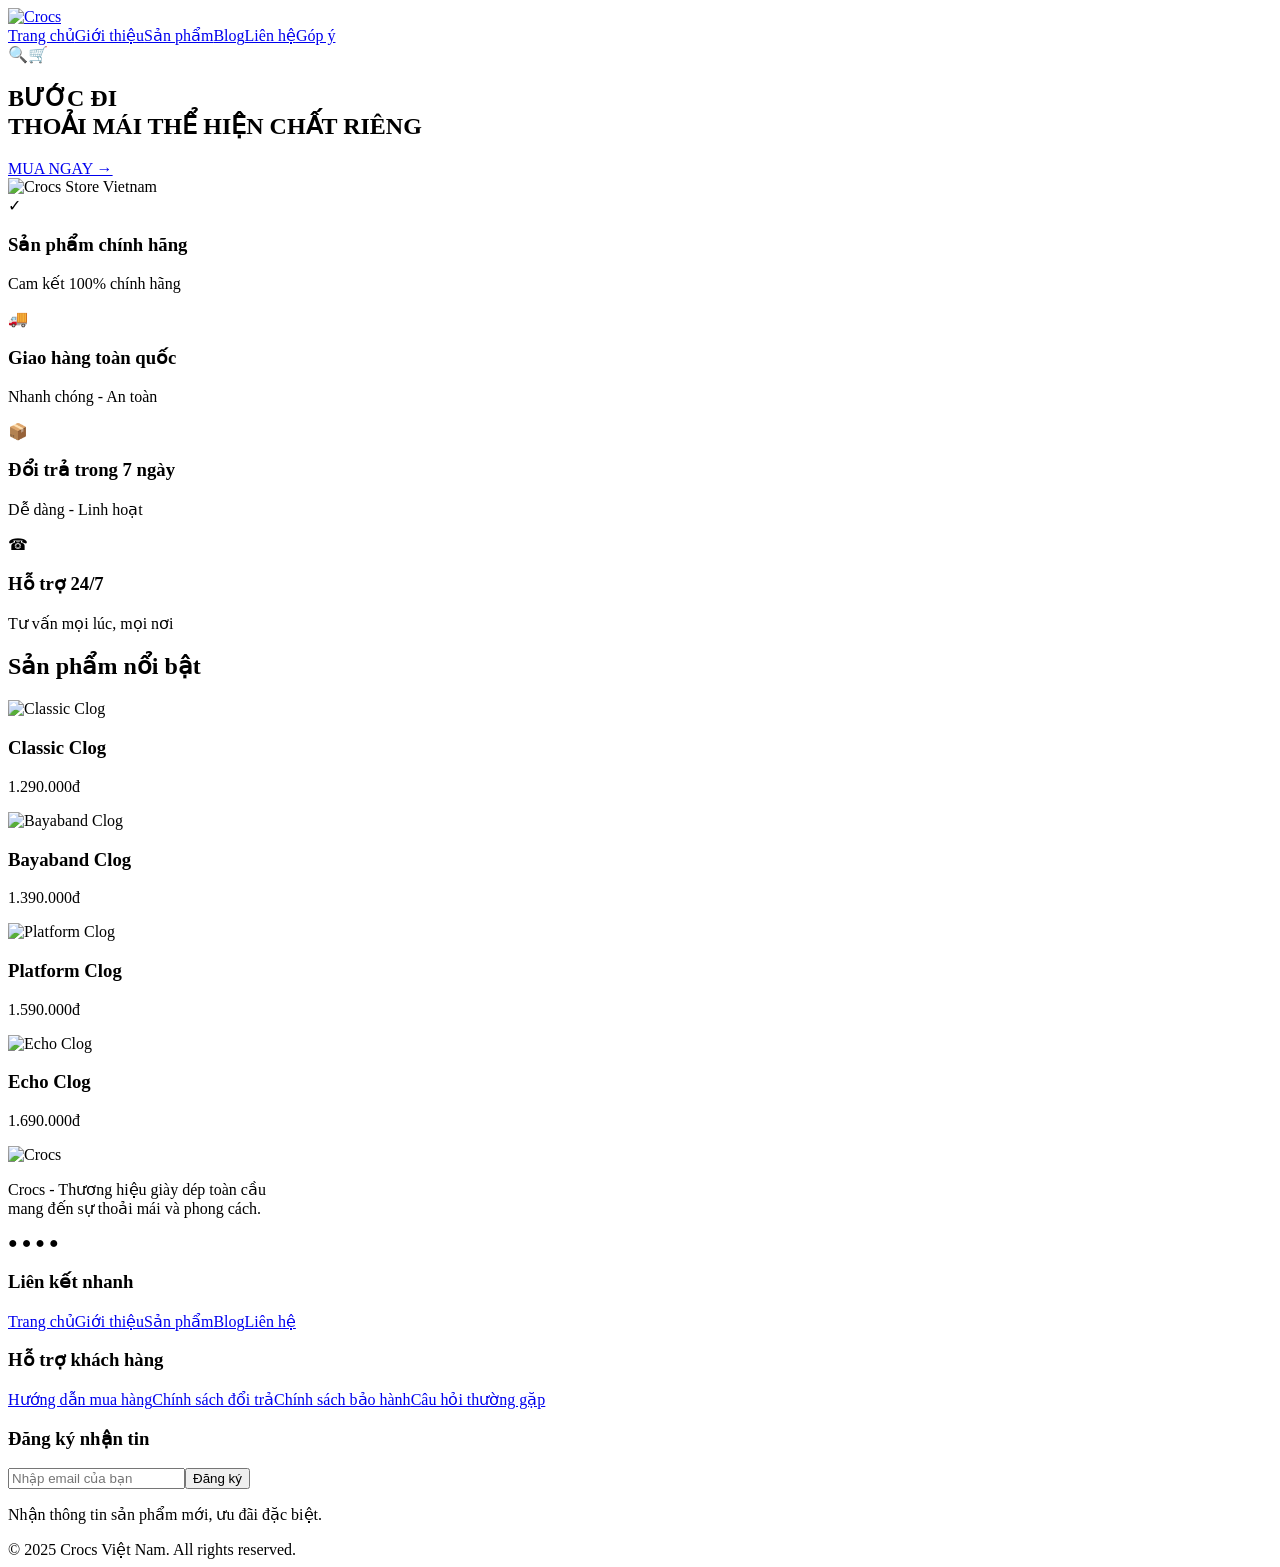
==== index.html @ 90a224be "Add files via upload" ====
<!DOCTYPE html>
<html lang="vi">
<head>
<meta charset="utf-8"/>
<meta content="width=device-width, initial-scale=1.0" name="viewport"/>
<title>Crocs Store Vietnam</title>
<link href="css/style.css" rel="stylesheet"/>
</head>
<body>
<header class="main-header">
<div class="logo"><a href="index.html"><img alt="Crocs" loading="eager" src="images/logo.png"/></a></div>
<nav>
<a class="active" href="index.html">Trang chủ</a><a href="gioi-thieu.html">Giới thiệu</a><a href="san-pham.html">Sản phẩm</a><a href="blog.html">Blog</a><a href="lien-he.html">Liên hệ</a><a href="gop-y.html">Góp ý</a>
</nav>
<div class="header-icon"><span>🔍</span><span>🛒</span></div>
</header>
<main>
<section class="hero">
<div class="hero-text"><h1>BƯỚC ĐI<br/>THOẢI MÁI <span>THỂ HIỆN CHẤT RIÊNG</span></h1><a class="btn" href="san-pham.html">MUA NGAY →</a></div>
<div class="hero-image"><img alt="Crocs Store Vietnam" loading="lazy" src="images/banner.jpg"/></div>
</section>
<section class="commit">
<div class="commit-box"><div class="commit-icon">✓</div><div><h3>Sản phẩm chính hãng</h3><p>Cam kết 100% chính hãng</p></div></div>
<div class="commit-box"><div class="commit-icon">🚚</div><div><h3>Giao hàng toàn quốc</h3><p>Nhanh chóng - An toàn</p></div></div>
<div class="commit-box"><div class="commit-icon">📦</div><div><h3>Đổi trả trong 7 ngày</h3><p>Dễ dàng - Linh hoạt</p></div></div>
<div class="commit-box"><div class="commit-icon">☎</div><div><h3>Hỗ trợ 24/7</h3><p>Tư vấn mọi lúc, mọi nơi</p></div></div>
</section>
<section class="container">
<h2 class="title">Sản phẩm nổi bật</h2>
<div class="products">
<div class="card"><img alt="Classic Clog" loading="lazy" src="images/crocs1.jpg"/><h3>Classic Clog</h3><p>1.290.000đ</p></div>
<div class="card"><img alt="Bayaband Clog" loading="lazy" src="images/crocs2.jpg"/><h3>Bayaband Clog</h3><p>1.390.000đ</p></div>
<div class="card"><img alt="Platform Clog" loading="lazy" src="images/crocs3.jpg"/><h3>Platform Clog</h3><p>1.590.000đ</p></div>
<div class="card"><img alt="Echo Clog" loading="lazy" src="images/crocs4.jpg"/><h3>Echo Clog</h3><p>1.690.000đ</p></div>
</div>
</section>
</main>
<footer class="footer">
<div><img alt="Crocs" class="footer-logo" loading="lazy" src="images/logo-white.png"/><p>Crocs - Thương hiệu giày dép toàn cầu<br/>mang đến sự thoải mái và phong cách.</p><div class="social">● ● ● ●</div></div>
<div><h3>Liên kết nhanh</h3><a href="index.html">Trang chủ</a><a href="gioi-thieu.html">Giới thiệu</a><a href="san-pham.html">Sản phẩm</a><a href="blog.html">Blog</a><a href="lien-he.html">Liên hệ</a></div>
<div><h3>Hỗ trợ khách hàng</h3><a href="lien-he.html">Hướng dẫn mua hàng</a><a href="lien-he.html">Chính sách đổi trả</a><a href="lien-he.html">Chính sách bảo hành</a><a href="lien-he.html">Câu hỏi thường gặp</a></div>
<div><h3>Đăng ký nhận tin</h3><form action="#" class="newsletter-form"><div class="subscribe"><input aria-label="Email đăng ký nhận tin" placeholder="Nhập email của bạn" required="" type="email"/><button type="submit">Đăng ký</button></div></form><p>Nhận thông tin sản phẩm mới, ưu đãi đặc biệt.</p></div>
</footer>
<div class="copyright">© 2025 Crocs Việt Nam. All rights reserved.</div>
<script defer="" src="js/main.js"></script></body>
</html>
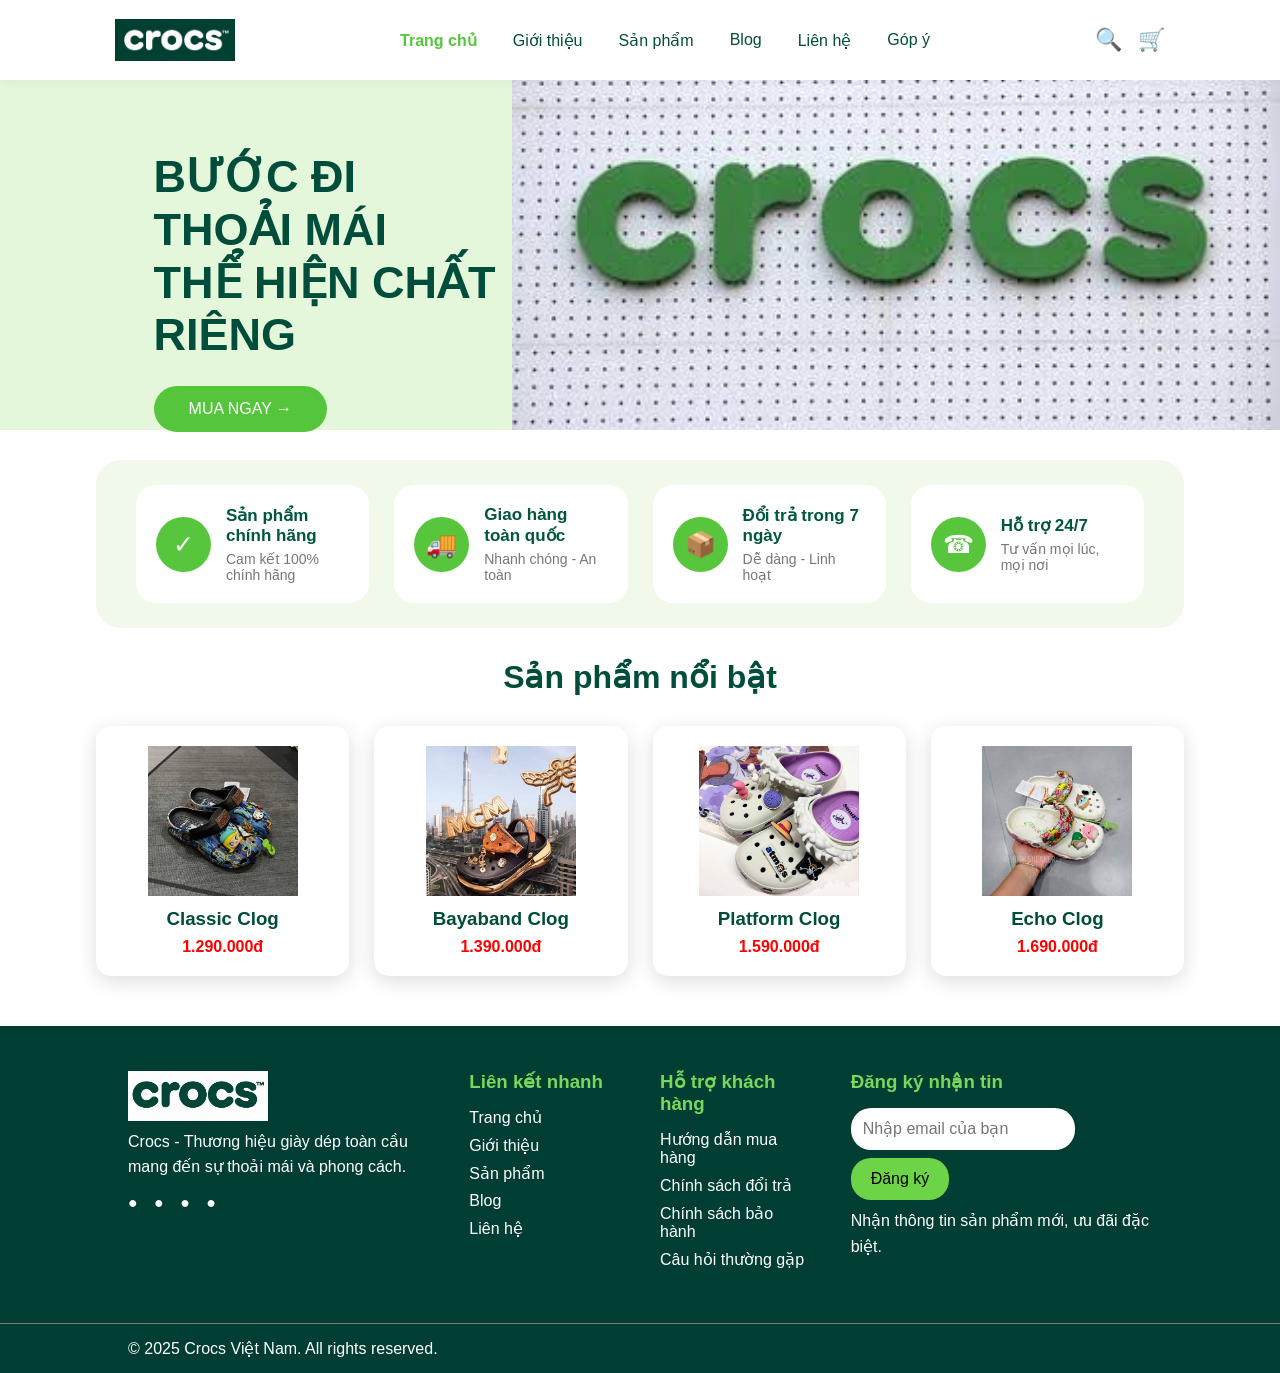
==== commit 7d1373d5: "Update index.html" ====
--- a/index.html
+++ b/index.html
@@ -4,11 +4,11 @@
 <meta charset="utf-8"/>
 <meta content="width=device-width, initial-scale=1.0" name="viewport"/>
 <title>Crocs Store Vietnam</title>
-<link href="css/style.css" rel="stylesheet"/>
+<link href="style.css" rel="stylesheet"/>
 </head>
 <body>
 <header class="main-header">
-<div class="logo"><a href="index.html"><img alt="Crocs" loading="eager" src="images/logo.png"/></a></div>
+<div class="logo"><a href="index.html"><img alt="Crocs" loading="eager" src="logo.png"/></a></div>
 <nav>
 <a class="active" href="index.html">Trang chủ</a><a href="gioi-thieu.html">Giới thiệu</a><a href="san-pham.html">Sản phẩm</a><a href="blog.html">Blog</a><a href="lien-he.html">Liên hệ</a><a href="gop-y.html">Góp ý</a>
 </nav>
@@ -17,7 +17,7 @@
 <main>
 <section class="hero">
 <div class="hero-text"><h1>BƯỚC ĐI<br/>THOẢI MÁI <span>THỂ HIỆN CHẤT RIÊNG</span></h1><a class="btn" href="san-pham.html">MUA NGAY →</a></div>
-<div class="hero-image"><img alt="Crocs Store Vietnam" loading="lazy" src="images/banner.jpg"/></div>
+<div class="hero-image"><img alt="Crocs Store Vietnam" loading="lazy" src="banner.jpg"/></div>
 </section>
 <section class="commit">
 <div class="commit-box"><div class="commit-icon">✓</div><div><h3>Sản phẩm chính hãng</h3><p>Cam kết 100% chính hãng</p></div></div>
@@ -28,19 +28,19 @@
 <section class="container">
 <h2 class="title">Sản phẩm nổi bật</h2>
 <div class="products">
-<div class="card"><img alt="Classic Clog" loading="lazy" src="images/crocs1.jpg"/><h3>Classic Clog</h3><p>1.290.000đ</p></div>
-<div class="card"><img alt="Bayaband Clog" loading="lazy" src="images/crocs2.jpg"/><h3>Bayaband Clog</h3><p>1.390.000đ</p></div>
-<div class="card"><img alt="Platform Clog" loading="lazy" src="images/crocs3.jpg"/><h3>Platform Clog</h3><p>1.590.000đ</p></div>
-<div class="card"><img alt="Echo Clog" loading="lazy" src="images/crocs4.jpg"/><h3>Echo Clog</h3><p>1.690.000đ</p></div>
+<div class="card"><img alt="Classic Clog" loading="lazy" src="crocs1.jpg"/><h3>Classic Clog</h3><p>1.290.000đ</p></div>
+<div class="card"><img alt="Bayaband Clog" loading="lazy" src="crocs2.jpg"/><h3>Bayaband Clog</h3><p>1.390.000đ</p></div>
+<div class="card"><img alt="Platform Clog" loading="lazy" src="crocs3.jpg"/><h3>Platform Clog</h3><p>1.590.000đ</p></div>
+<div class="card"><img alt="Echo Clog" loading="lazy" src="crocs4.jpg"/><h3>Echo Clog</h3><p>1.690.000đ</p></div>
 </div>
 </section>
 </main>
 <footer class="footer">
-<div><img alt="Crocs" class="footer-logo" loading="lazy" src="images/logo-white.png"/><p>Crocs - Thương hiệu giày dép toàn cầu<br/>mang đến sự thoải mái và phong cách.</p><div class="social">● ● ● ●</div></div>
+<div><img alt="Crocs" class="footer-logo" loading="lazy" src="logo-white.png"/><p>Crocs - Thương hiệu giày dép toàn cầu<br/>mang đến sự thoải mái và phong cách.</p><div class="social">● ● ● ●</div></div>
 <div><h3>Liên kết nhanh</h3><a href="index.html">Trang chủ</a><a href="gioi-thieu.html">Giới thiệu</a><a href="san-pham.html">Sản phẩm</a><a href="blog.html">Blog</a><a href="lien-he.html">Liên hệ</a></div>
 <div><h3>Hỗ trợ khách hàng</h3><a href="lien-he.html">Hướng dẫn mua hàng</a><a href="lien-he.html">Chính sách đổi trả</a><a href="lien-he.html">Chính sách bảo hành</a><a href="lien-he.html">Câu hỏi thường gặp</a></div>
 <div><h3>Đăng ký nhận tin</h3><form action="#" class="newsletter-form"><div class="subscribe"><input aria-label="Email đăng ký nhận tin" placeholder="Nhập email của bạn" required="" type="email"/><button type="submit">Đăng ký</button></div></form><p>Nhận thông tin sản phẩm mới, ưu đãi đặc biệt.</p></div>
 </footer>
 <div class="copyright">© 2025 Crocs Việt Nam. All rights reserved.</div>
 <script defer="" src="js/main.js"></script></body>
-</html>+</html>
--- a/style.css
+++ b/style.css
@@ -0,0 +1,210 @@
+*{margin:0;padding:0;box-sizing:border-box;font-family:Arial,sans-serif}
+:root{--green:#00563f;--green-dark:#003d32;--accent:#55c63c;--light:#eaf8df;--text:#004d3b;--muted:#666}
+body{color:var(--text);overflow-x:hidden;background:#fff}
+a{text-decoration:none;color:inherit}
+img{max-width:100%;display:block}
+button,input,textarea,select{font:inherit}
+
+/* HEADER */
+.main-header{min-height:80px;display:flex;align-items:center;justify-content:space-between;gap:24px;padding:0 9%;background:#fff;box-shadow:0 2px 10px rgba(0,0,0,.05)}
+.logo img{width:120px;height:auto}
+.main-header nav{display:flex;align-items:center;justify-content:center;flex-wrap:wrap}
+.main-header nav a{margin:0 18px;font-size:16px;color:var(--text)}
+.main-header nav a:hover,.main-header nav .active{color:var(--accent)}
+.main-header nav .active{font-weight:700}
+.header-icon{display:flex;gap:16px;align-items:center;font-size:22px;white-space:nowrap}
+
+/* HOME */
+.hero{height:350px;display:flex;background:#e4f7db}
+.hero-text{width:40%;padding-left:12%;padding-top:70px}
+.hero-text h1{font-size:45px}
+.hero-text span{display:block}
+.btn{display:inline-block;background:var(--accent);color:#fff;padding:14px 35px;border-radius:30px;margin-top:25px}
+.hero-image{width:60%}
+.hero-image img{width:100%;height:100%;object-fit:cover}
+.commit{width:85%;margin:30px auto;background:#f1faea;border-radius:25px;padding:25px 40px;display:grid;grid-template-columns:repeat(4,1fr);gap:25px}
+.commit-box{display:flex;align-items:center;gap:15px;background:#fff;padding:20px;border-radius:20px;transition:.3s}
+.commit-box:hover{transform:translateY(-5px);box-shadow:0 10px 25px #ddd}
+.commit-icon{width:55px;height:55px;background:#58c63c;color:#fff;border-radius:50%;display:flex;align-items:center;justify-content:center;font-size:25px;flex-shrink:0}
+.commit-box h3{font-size:17px;margin-bottom:5px;color:var(--green)}
+.commit-box p{font-size:14px;color:#777}
+
+/* PRODUCTS */
+.container{width:85%;margin:auto}
+.title{text-align:center;font-size:32px;margin:30px}
+.product-banner,.blog-banner{min-height:250px;background:var(--light);display:flex;flex-direction:column;justify-content:center;align-items:center;text-align:center;padding:40px 20px}
+.product-banner h1,.blog-banner h1{font-size:45px;color:var(--green)}
+.product-banner p,.blog-banner p{font-size:18px;margin-top:10px}
+.products{display:grid;grid-template-columns:repeat(4,1fr);gap:25px}
+.card{padding:20px;border-radius:15px;box-shadow:0 5px 20px #ddd;text-align:center;transition:.3s;background:#fff}
+.card:hover{transform:translateY(-8px)}
+.card img{width:100%;height:150px;object-fit:contain}
+.card p{color:red;font-weight:700;margin-top:8px}
+.card button{background:var(--accent);color:#fff;border:none;padding:10px 25px;border-radius:20px;margin-top:15px;cursor:pointer}
+
+/* ABOUT */
+.intro{width:100%;padding:60px 8%;display:flex;align-items:center;gap:70px}
+.intro-text{width:45%}
+.intro-text h1{font-size:42px;color:var(--green);margin-bottom:20px}
+.intro-text h2{font-size:28px;margin-bottom:20px}
+.intro-text p{font-size:17px;line-height:1.8;color:#555;margin-bottom:15px}
+.intro-image{width:55%;height:450px;overflow:hidden}
+.intro-image img{width:100%;height:100%;object-fit:cover;object-position:center;transition:.3s}
+.intro-image img:hover{transform:scale(1.03)}
+.values{width:85%;margin:40px auto;display:grid;grid-template-columns:repeat(4,1fr);gap:25px}
+.value-box{text-align:center;padding:30px 20px;background:#f2faed;border-radius:20px}
+.value-box h3:first-child{font-size:35px}
+.value-box h3{margin-bottom:10px;color:var(--green)}
+.value-box p{color:#666}
+
+/* BLOG */
+.blog-container{width:85%;margin:60px auto;display:grid;grid-template-columns:repeat(3,1fr);gap:30px;align-items:stretch}
+.blog-card{background:#fff;border-radius:20px;overflow:hidden;box-shadow:0 8px 25px rgba(0,0,0,.1);transition:.3s;display:flex;flex-direction:column;min-height:350px}
+.blog-card:hover{transform:translateY(-8px)}
+.blog-card img{width:100%;height:220px;object-fit:cover;background:#f4f4f4}
+.blog-content{padding:24px;display:flex;flex:1;flex-direction:column}
+.blog-content h2{font-size:22px;color:var(--green);margin-bottom:10px}
+.blog-content p{color:#666;line-height:1.6;flex:1}
+.blog-content a{display:inline-block;margin-top:15px;color:var(--accent);font-weight:700}
+.blog-content a:hover{text-decoration:underline}
+
+/* CONTACT */
+.contact-banner{min-height:260px;background:var(--light);display:flex;flex-direction:column;justify-content:center;align-items:center;text-align:center;padding:40px 20px}
+.contact-banner h1{font-size:44px;color:var(--green);margin-bottom:12px}
+.contact-banner p{font-size:17px;color:#537068}
+.contact-section{width:85%;max-width:1300px;margin:60px auto}
+.contact-wrapper{display:grid;grid-template-columns:1fr 1fr;gap:70px;align-items:center}
+.contact-info{padding:20px 0}
+.contact-label{display:inline-block;color:var(--accent);font-size:14px;font-weight:700;letter-spacing:2px;margin-bottom:15px}
+.contact-info h2{font-size:36px;color:var(--green);margin-bottom:15px}
+.contact-description{color:#666;font-size:16px;line-height:1.7;margin-bottom:30px;max-width:550px}
+.contact-item{display:flex;align-items:center;gap:18px;padding:16px 0;border-bottom:1px solid #eee}
+.contact-icon{width:50px;height:50px;border-radius:50%;background:var(--light);display:flex;justify-content:center;align-items:center;font-size:21px;flex-shrink:0}
+.contact-item h3{font-size:16px;color:var(--green);margin-bottom:5px}
+.contact-item p{color:#666;font-size:15px}
+.contact-image{position:relative;height:500px;border-radius:25px;overflow:hidden;box-shadow:0 15px 40px rgba(0,0,0,.12)}
+.contact-image img{width:100%;height:100%;object-fit:cover}
+.contact-image-text{position:absolute;bottom:25px;left:25px;right:25px;padding:22px;border-radius:15px;background:rgba(0,77,59,.88);color:#fff}
+.contact-image-text h3{font-size:22px;margin-bottom:7px}
+.contact-image-text p{line-height:1.5}
+.contact-form-wrapper{margin-top:80px;background:#f3faef;padding:55px;border-radius:28px;display:grid;grid-template-columns:.8fr 1.2fr;gap:70px}
+.contact-form-title span{color:var(--accent);font-size:14px;font-weight:700;letter-spacing:2px}
+.contact-form-title h2{font-size:32px;color:var(--green);margin:15px 0}
+.contact-form-title p{color:#666;line-height:1.7}
+.contact-form{background:#fff;padding:35px;border-radius:20px;box-shadow:0 10px 30px rgba(0,0,0,.06)}
+.form-row{display:grid;grid-template-columns:1fr 1fr;gap:20px}
+.form-group{margin-bottom:20px}
+.form-group label{display:block;font-size:14px;font-weight:700;color:var(--green);margin-bottom:8px}
+.form-group input,.form-group textarea{width:100%;border:1px solid #ddd;border-radius:12px;padding:14px 16px;font-size:15px;outline:none;transition:.3s}
+.form-group textarea{resize:vertical}
+.form-group input:focus,.form-group textarea:focus{border-color:var(--accent);box-shadow:0 0 0 3px rgba(85,198,60,.12)}
+.contact-submit{border:none;background:var(--accent);color:#fff;padding:14px 28px;border-radius:30px;font-size:15px;font-weight:700;cursor:pointer;transition:.3s}
+.contact-submit:hover{background:var(--green);transform:translateY(-2px)}
+
+/* FEEDBACK */
+.feedback-banner{min-height:280px;padding:55px 20px;background:linear-gradient(135deg,#eaf8df 0%,#f5fbed 100%);display:flex;flex-direction:column;align-items:center;justify-content:center;text-align:center}
+.feedback-banner span,.feedback-small-title,.feedback-form-heading span{color:var(--accent);font-size:13px;font-weight:700;letter-spacing:2px}
+.feedback-banner span{margin-bottom:13px}
+.feedback-banner h1{font-size:46px;color:var(--green);margin-bottom:14px}
+.feedback-banner p{max-width:650px;color:#5d706b;font-size:17px;line-height:1.7}
+.feedback-section{width:85%;max-width:1300px;margin:65px auto}
+.feedback-wrapper{display:grid;grid-template-columns:.85fr 1.15fr;gap:70px;align-items:start}
+.feedback-info{padding-top:20px}
+.feedback-small-title{display:inline-block;margin-bottom:15px}
+.feedback-info>h2{max-width:500px;font-size:38px;line-height:1.2;color:var(--green);margin-bottom:18px}
+.feedback-description{max-width:560px;color:#68716e;font-size:16px;line-height:1.8;margin-bottom:35px}
+.feedback-benefit{display:flex;align-items:center;gap:18px;padding:17px 0;border-bottom:1px solid #e6e6e6}
+.feedback-icon{width:52px;height:52px;flex-shrink:0;border-radius:50%;background:var(--light);display:flex;align-items:center;justify-content:center;font-size:22px}
+.feedback-benefit h3{color:var(--green);font-size:16px;margin-bottom:5px}
+.feedback-benefit p{color:#777;font-size:14px;line-height:1.5}
+.feedback-note{margin-top:35px;padding:25px;border-radius:18px;background:var(--green);color:#fff;position:relative;overflow:hidden}
+.feedback-note::after{content:"";position:absolute;width:120px;height:120px;border-radius:50%;background:rgba(255,255,255,.07);right:-35px;top:-45px}
+.feedback-note h3{font-size:21px;margin-bottom:8px}
+.feedback-note p{color:#e8f2ef;font-size:14px;line-height:1.7;max-width:380px}
+.feedback-form-box{background:#f5faf2;padding:40px;border-radius:28px;box-shadow:0 12px 40px rgba(0,0,0,.07)}
+.feedback-form-heading{margin-bottom:28px}
+.feedback-form-heading span{display:block;margin-bottom:10px}
+.feedback-form-heading h2{color:var(--green);font-size:30px;margin-bottom:8px}
+.feedback-form-heading p{color:#777;font-size:15px}
+.feedback-form{background:#fff;padding:32px;border-radius:20px}
+.feedback-form-row{display:grid;grid-template-columns:1fr 1fr;gap:20px}
+.feedback-form-group{margin-bottom:20px}
+.feedback-form-group label{display:block;color:var(--green);font-size:14px;font-weight:700;margin-bottom:8px}
+.feedback-form-group input,.feedback-form-group select,.feedback-form-group textarea{width:100%;border:1px solid #dce3df;outline:none;border-radius:12px;background:#fff;padding:14px 15px;color:#333;font-size:15px;transition:.25s}
+.feedback-form-group textarea{resize:vertical;min-height:130px}
+.feedback-form-group input:focus,.feedback-form-group select:focus,.feedback-form-group textarea:focus{border-color:var(--accent);box-shadow:0 0 0 3px rgba(85,198,60,.12)}
+.feedback-rating{display:flex;flex-direction:row-reverse;justify-content:flex-end;gap:5px}
+.feedback-rating input{display:none}
+.feedback-rating label{margin:0;cursor:pointer;font-size:32px;color:#d7d7d7;transition:.2s}
+.feedback-rating label:hover,.feedback-rating label:hover~label,.feedback-rating input:checked~label{color:#ffc107}
+.feedback-check{display:flex;align-items:flex-start;gap:10px;cursor:pointer;color:#666;font-size:14px;line-height:1.5;margin-bottom:22px}
+.feedback-check input{width:17px;height:17px;margin-top:2px;accent-color:var(--accent)}
+.feedback-submit{width:100%;border:0;border-radius:30px;padding:15px 25px;background:var(--accent);color:#fff;font-size:15px;font-weight:700;cursor:pointer;transition:.25s}
+.feedback-submit:hover{background:var(--green);transform:translateY(-2px);box-shadow:0 8px 20px rgba(0,77,59,.18)}
+
+/* FOOTER */
+.footer{margin-top:50px;background:var(--green-dark);color:#fff;padding:45px 10%;display:grid;grid-template-columns:2fr 1fr 1fr 2fr;gap:40px}
+.footer h3{color:#78d85b;margin-bottom:15px}
+.footer p{margin:8px 0;line-height:1.6}
+.footer a{display:block;color:#fff;margin:9px 0}
+.footer a:hover{color:#78d85b}
+.footer-logo{width:140px;height:auto}
+.social{margin-top:14px;letter-spacing:6px}
+.subscribe{display:flex;gap:8px;flex-wrap:wrap}
+.subscribe input{padding:12px;border-radius:20px;border:none;min-width:180px}
+.subscribe button{padding:12px 20px;border:none;background:#6dd447;border-radius:20px;cursor:pointer}
+.copyright{background:var(--green-dark);color:#fff;padding:15px 10%;border-top:1px solid #777}
+
+/* RESPONSIVE */
+@media(max-width:1000px){
+  .main-header{padding:14px 5%}
+  .main-header nav a{margin:6px 10px}
+  .blog-container,.feedback-section{width:90%}
+  .feedback-wrapper{gap:45px}
+}
+@media(max-width:900px){
+  .main-header{flex-direction:column}
+  .hero{height:auto;flex-direction:column}
+  .hero-text,.hero-image{width:100%}
+  .hero-text{padding:50px 8%}
+  .hero-image{height:320px}
+  .commit,.products,.values,.blog-container{grid-template-columns:1fr 1fr}
+  .intro{flex-direction:column}
+  .intro-text,.intro-image{width:100%}
+  .contact-wrapper,.contact-form-wrapper,.feedback-wrapper{grid-template-columns:1fr}
+  .contact-image{height:400px}
+  .contact-form-wrapper{padding:35px;gap:35px}
+  .feedback-info{padding-top:0}
+  .feedback-form-box{padding:30px}
+  .footer{grid-template-columns:1fr 1fr}
+}
+@media(max-width:600px){
+  .hero-text h1{font-size:36px}
+  .commit,.products,.values,.blog-container{grid-template-columns:1fr}
+  .commit,.container,.values,.blog-container{width:92%}
+  .product-banner h1,.blog-banner h1,.contact-banner h1,.feedback-banner h1{font-size:32px}
+  .intro{padding:40px 4%}
+  .intro-image{height:320px}
+  .contact-section,.feedback-section{width:92%;margin:40px auto}
+  .contact-info h2,.feedback-info>h2{font-size:29px}
+  .contact-image{height:320px;border-radius:18px}
+  .contact-image-text{left:15px;right:15px;bottom:15px;padding:16px}
+  .contact-form-wrapper{margin-top:50px;padding:22px;border-radius:20px}
+  .contact-form,.feedback-form{padding:20px}
+  .form-row,.feedback-form-row{grid-template-columns:1fr;gap:0}
+  .feedback-form-box{padding:20px;border-radius:20px}
+  .feedback-form-heading h2{font-size:26px}
+  .footer{grid-template-columns:1fr;gap:24px}
+}
+
+/* Giai doan 2: accessibility and mobile refinements */
+:focus-visible{outline:3px solid #55c63c;outline-offset:3px}
+button{transition:background-color .2s,transform .2s}
+button:hover{filter:brightness(.95)}
+.card h3{margin-top:12px}
+.main-header{position:relative;z-index:2}
+.toast{position:fixed;bottom:24px;right:24px;z-index:30;background:#00563f;color:#fff;padding:13px 20px;border-radius:12px;box-shadow:0 8px 24px #0002;max-width:min(360px,calc(100vw - 32px));font-size:14px}
+.header-icon span{cursor:pointer}
+.newsletter-form{margin-top:8px}
+.feedback-rating input{width:auto!important}
+@media(max-width:600px){.main-header nav{gap:5px;justify-content:center}.main-header nav a{margin:6px}.hero-text h1{font-size:32px}.footer{padding:35px 7%}.copyright{padding:16px 7%}}
